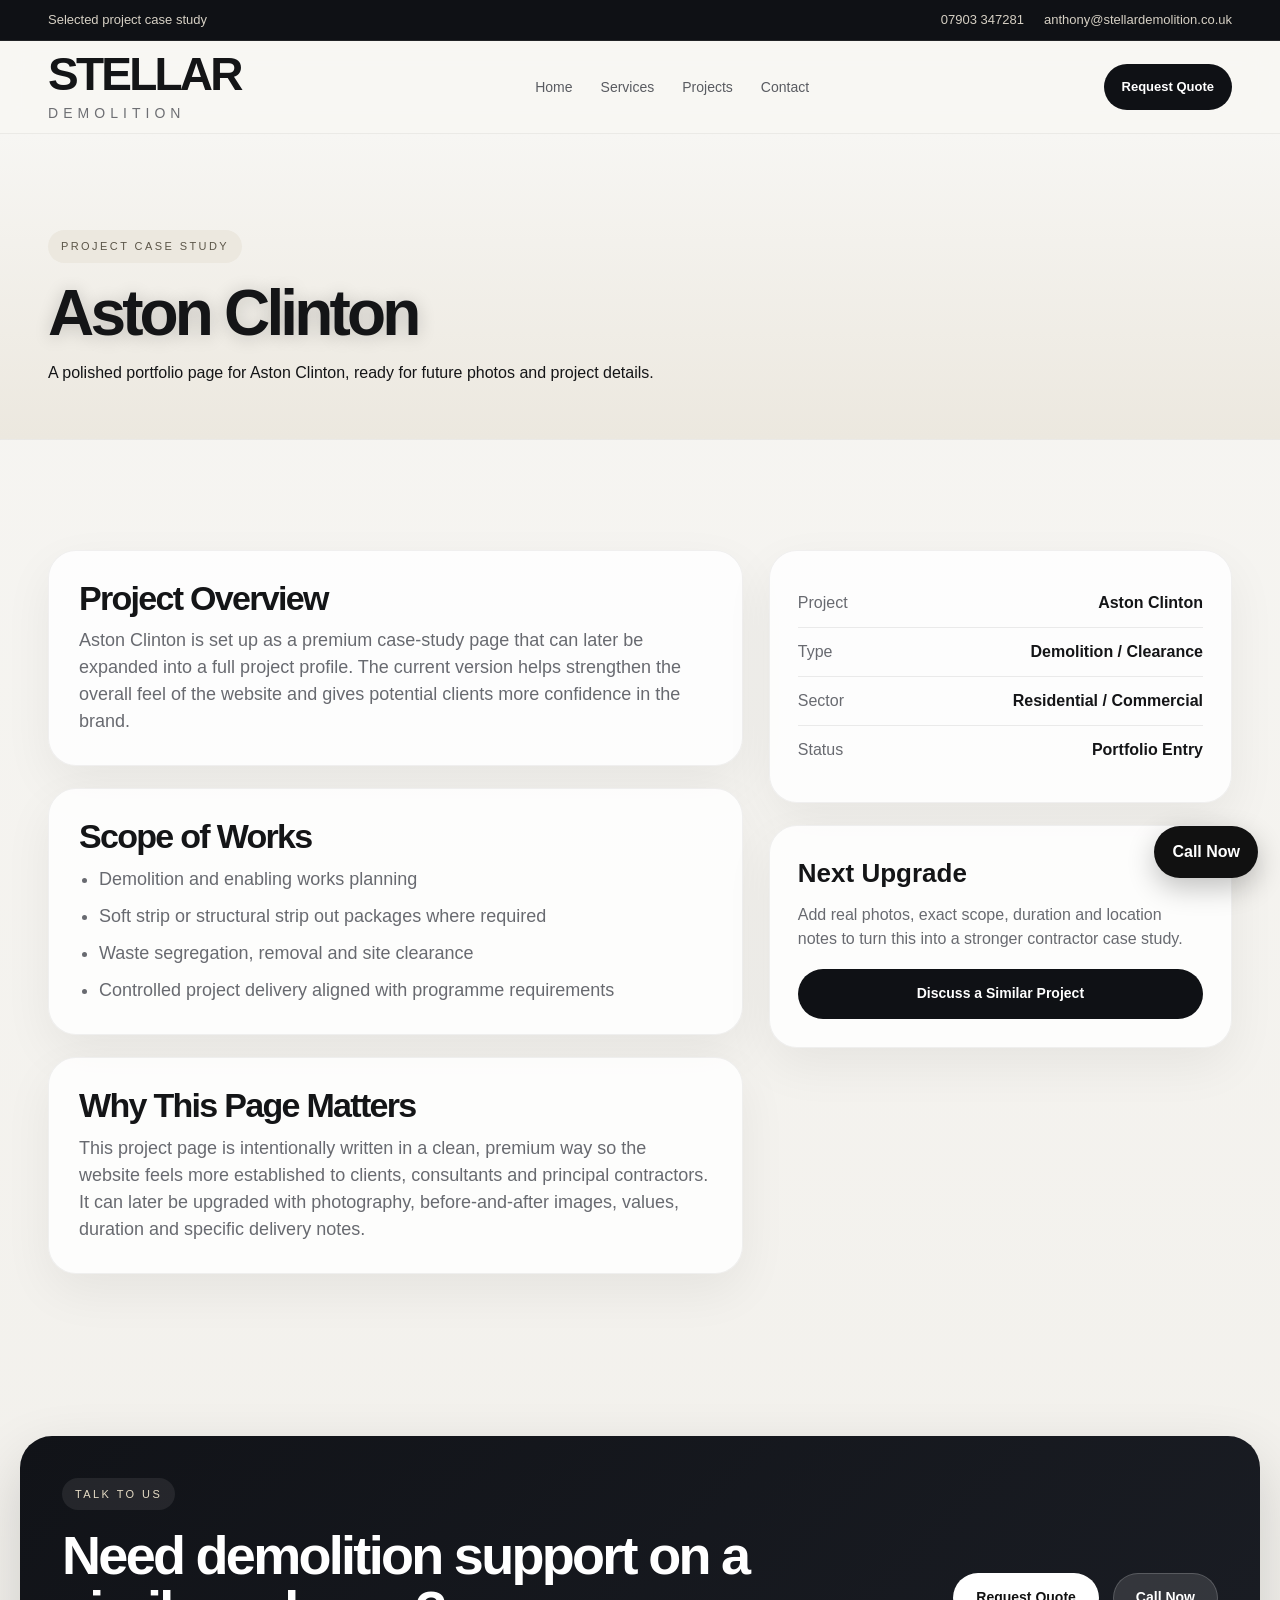
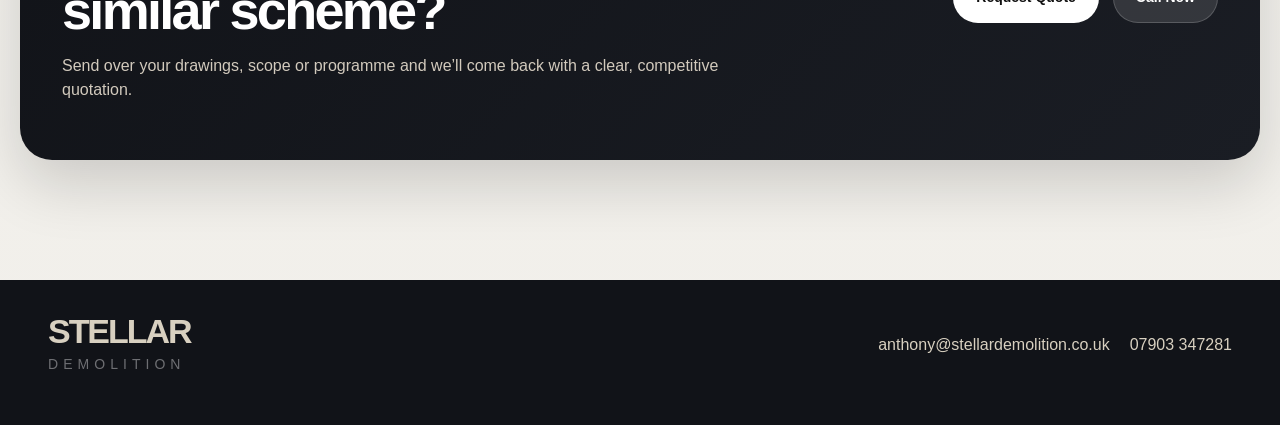
==== aston-clinton.html @ f4a457e0 "Add files via upload" ====
<!DOCTYPE html>
<html lang="en">
<head>
  <meta charset="UTF-8" />
  <meta name="viewport" content="width=device-width, initial-scale=1.0" />
  <title>Aston Clinton | Stellar Demolition</title>
  <meta name="description" content="Aston Clinton project page by Stellar Demolition. A premium case-study style page for demolition, strip out and enabling works." />
  <meta name="robots" content="index, follow" />
  <link rel="canonical" href="https://stellardemolition.co.uk/aston-clinton.html" />
  <link rel="stylesheet" href="styles.css" />
</head>
<body>
  <div class="announcement">
    <div class="container announcement-inner">
      <span>Selected project case study</span>
      <div class="announcement-links">
        <a href="tel:07903347281">07903 347281</a>
        <a href="mailto:anthony@stellardemolition.co.uk">anthony@stellardemolition.co.uk</a>
      </div>
    </div>
  </div>

  <header class="header">
    <div class="container header-inner">
      <a href="/" class="brand">
        <div class="brand-title">STELLAR</div>
        <div class="brand-sub">DEMOLITION</div>
      </a>
      <nav>
        <a href="/">Home</a>
        <a href="/#services">Services</a>
        <a href="projects.html">Projects</a>
        <a href="/#contact">Contact</a>
      </nav>
      <a class="header-cta" href="/#contact">Request Quote</a>
    </div>
  </header>

  <section class="case-hero">
    <div class="container">
      <div class="case-hero-inner">
        <div class="section-tag">Project Case Study</div>
        <h1 class="projects-title">Aston Clinton</h1>
        <p>A polished portfolio page for Aston Clinton, ready for future photos and project details.</p>
      </div>
    </div>
  </section>

  <section class="content case-study-page">
    <div class="container case-study-layout">
      <div class="case-main">
        <div class="case-section">
          <h2>Project Overview</h2>
          <p>Aston Clinton is set up as a premium case-study page that can later be expanded into a full project profile. The current version helps strengthen the overall feel of the website and gives potential clients more confidence in the brand.</p>
        </div>

        <div class="case-section">
          <h2>Scope of Works</h2>
          <ul class="case-list">
            <li>Demolition and enabling works planning</li>
            <li>Soft strip or structural strip out packages where required</li>
            <li>Waste segregation, removal and site clearance</li>
            <li>Controlled project delivery aligned with programme requirements</li>
          </ul>
        </div>

        <div class="case-section">
          <h2>Why This Page Matters</h2>
          <p>This project page is intentionally written in a clean, premium way so the website feels more established to clients, consultants and principal contractors. It can later be upgraded with photography, before-and-after images, values, duration and specific delivery notes.</p>
        </div>
      </div>

      <aside class="case-sidebar">
        <div class="case-info-card">
          <div class="case-info-row"><span>Project</span><strong>Aston Clinton</strong></div>
          <div class="case-info-row"><span>Type</span><strong>Demolition / Clearance</strong></div>
          <div class="case-info-row"><span>Sector</span><strong>Residential / Commercial</strong></div>
          <div class="case-info-row"><span>Status</span><strong>Portfolio Entry</strong></div>
        </div>

        <div class="case-info-card">
          <h3>Next Upgrade</h3>
          <p>Add real photos, exact scope, duration and location notes to turn this into a stronger contractor case study.</p>
          <a class="btn btn-dark case-btn" href="/#contact">Discuss a Similar Project</a>
        </div>
      </aside>
    </div>
  </section>

  <section class="cta-section">
    <div class="container cta-box">
      <div>
        <div class="section-tag light">Talk to Us</div>
        <h2>Need demolition support on a similar scheme?</h2>
        <p>Send over your drawings, scope or programme and we’ll come back with a clear, competitive quotation.</p>
      </div>
      <div class="cta-actions">
        <a class="btn btn-primary" href="/#contact">Request Quote</a>
        <a class="btn btn-secondary-light" href="tel:07903347281">Call Now</a>
      </div>
    </div>
  </section>

  <footer class="footer">
    <div class="container footer-inner">
      <div class="footer-brand">
        <div class="brand-title small">STELLAR</div>
        <div class="brand-sub">DEMOLITION</div>
      </div>
      <div class="footer-links">
        <a href="mailto:anthony@stellardemolition.co.uk">anthony@stellardemolition.co.uk</a>
        <a href="tel:07903347281">07903 347281</a>
      </div>
    </div>
  </footer>

  <a class="floating-call" href="tel:07903347281">Call Now</a>
</body>
</html>
---- styles.css ----
:root{
  --bg:#f4f4f2;
  --surface:#ffffff;
  --surface-2:#f0efec;
  --line:#dedcd6;
  --text:#141517;
  --muted:#686a70;
  --dark:#0f1115;
  --dark-2:#171a20;
  --gold:#c4a66b;
  --max:1240px;
  --shadow:0 18px 50px rgba(0,0,0,.08);
}
*{box-sizing:border-box}
html{scroll-behavior:smooth}
body{margin:0;font-family:Arial, Helvetica, sans-serif;color:var(--text);background:linear-gradient(180deg,#f7f6f3 0%, #f1efea 100%);line-height:1.5}
a{color:inherit;text-decoration:none}
.container{max-width:var(--max);margin:0 auto;padding:0 28px}
.announcement{background:var(--dark);color:#d6d0c4;font-size:13px;border-bottom:1px solid rgba(255,255,255,.08)}
.announcement-inner{min-height:40px;display:flex;align-items:center;justify-content:space-between;gap:16px}
.announcement-links{display:flex;gap:20px}
.header{position:sticky;top:0;z-index:1000;background:rgba(248,247,244,.92);backdrop-filter:blur(14px);border-bottom:1px solid rgba(20,21,23,.06)}
.header-inner{min-height:92px;display:flex;align-items:center;justify-content:space-between;gap:24px}
.brand-title{font-size:46px;line-height:1;font-weight:700;letter-spacing:-.06em}
.brand-title.small{font-size:34px}
.brand-sub{margin-top:6px;font-size:14px;letter-spacing:.36em;color:#6e6f73}
nav{display:flex;gap:28px;font-size:14px;color:#5a5c61}
nav a:hover{color:#101114}
.header-cta{min-height:46px;padding:0 18px;border-radius:999px;display:inline-flex;align-items:center;justify-content:center;background:var(--dark);color:#fff;font-size:13px;font-weight:700}
.hero{position:relative;overflow:hidden;color:#fff;min-height:760px;background:#0d1016}
.hero-bg{position:absolute;inset:-2%;background:url('hero.jpg') center 38%/cover no-repeat;filter:grayscale(100%) contrast(108%) brightness(90%);transform:scale(1.04)}
.hero-overlay{position:absolute;inset:0;background:linear-gradient(90deg, rgba(8,10,14,.72) 0%, rgba(8,10,14,.40) 42%, rgba(8,10,14,.56) 100%),linear-gradient(180deg, rgba(0,0,0,.08) 0%, rgba(0,0,0,.22) 100%)}
.hero-vignette{position:absolute;inset:0;background:radial-gradient(circle at 78% 24%, rgba(255,255,255,.18), transparent 22%),radial-gradient(circle at 20% 80%, rgba(196,166,107,.10), transparent 28%);mix-blend-mode:screen;opacity:.62}
.hero-grid{position:relative;z-index:2;display:grid;grid-template-columns:1.1fr .9fr;gap:44px;padding:120px 28px 110px;align-items:center}
.hero-copy{max-width:720px}
.eyebrow{display:inline-flex;border:1px solid rgba(255,255,255,.18);border-radius:999px;padding:8px 14px;font-size:11px;text-transform:uppercase;letter-spacing:.24em;color:#ece2cc;background:rgba(255,255,255,.04)}
h1{margin:22px 0 0;font-size:72px;line-height:.98;letter-spacing:-.06em;font-weight:700;max-width:860px;text-wrap:balance;text-shadow:0 2px 18px rgba(0,0,0,.20)}
.hero p{margin:24px 0 0;max-width:650px;color:#f0ebe1;font-size:19px;text-shadow:0 2px 14px rgba(0,0,0,.18)}
.actions{display:flex;gap:14px;flex-wrap:wrap;margin-top:34px}
.hero-metrics{margin-top:44px;display:grid;grid-template-columns:repeat(3,1fr);gap:18px;max-width:620px}
.metric{padding-top:18px;border-top:1px solid rgba(255,255,255,.16)}
.metric strong{display:block;font-size:34px;font-weight:700}
.metric span{display:block;margin-top:4px;color:#cfc7b6;font-size:14px}
.hero-panel{display:flex;justify-content:flex-end}
.glass-card{width:100%;max-width:470px;border-radius:32px;padding:26px;border:1px solid rgba(255,255,255,.14);background:rgba(255,255,255,.08);backdrop-filter:blur(14px);box-shadow:0 18px 60px rgba(0,0,0,.22)}
.panel-label{font-size:13px;text-transform:uppercase;letter-spacing:.22em;color:#eadbb9;margin-bottom:18px}
.service-stack{display:grid;gap:12px}
.service-stack div{padding:15px 18px;border-radius:18px;background:rgba(10,10,10,.15);border:1px solid rgba(255,255,255,.08)}
.panel-note{margin-top:18px;padding:16px 18px;border-radius:18px;background:rgba(10,10,10,.18);border:1px solid rgba(255,255,255,.08);color:#ddd6c8}
.btn{display:inline-flex;align-items:center;justify-content:center;min-height:50px;padding:0 22px;border-radius:999px;font-weight:700;font-size:14px;transition:.2s ease;border:1px solid transparent;cursor:pointer}
.btn-primary{background:#fff;color:#111}
.btn-primary:hover{opacity:.92}
.btn-secondary{background:transparent;color:#fff;border-color:rgba(255,255,255,.22)}
.btn-secondary:hover{background:rgba(255,255,255,.06)}
.btn-secondary-light{background:rgba(255,255,255,.12);color:#fff;border-color:rgba(255,255,255,.18)}
.btn-secondary-light:hover{background:rgba(255,255,255,.18)}
.btn-dark{background:var(--dark);color:#fff}
.trust-strip{background:#111318;color:#d7d0c2;border-top:1px solid rgba(255,255,255,.05);border-bottom:1px solid rgba(255,255,255,.05)}
.trust-grid{min-height:86px;display:grid;grid-template-columns:repeat(4,1fr);gap:18px;align-items:center;text-align:center;font-size:15px;letter-spacing:.12em;text-transform:uppercase}
.content{padding:110px 0}
.section-intro{max-width:820px}
.section-intro.narrow{max-width:620px}
.section-tag{display:inline-flex;padding:8px 13px;border-radius:999px;background:#ece8df;color:#5b5548;font-size:11px;letter-spacing:.22em;text-transform:uppercase}
.section-tag.light{background:rgba(255,255,255,.08);color:#e6dcc5}
h2{margin:18px 0 0;font-size:54px;line-height:1.02;letter-spacing:-.05em;font-weight:700}
.section-intro p{margin:18px 0 0;color:var(--muted);font-size:18px}
.service-grid,.seo-grid{margin-top:42px;display:grid;grid-template-columns:repeat(3,1fr);gap:22px}
.service-card,.seo-card{padding:30px;border-radius:28px;background:rgba(255,255,255,.72);border:1px solid rgba(20,21,23,.06);box-shadow:0 18px 50px rgba(0,0,0,.06)}
.service-card h3,.seo-card h3{margin:0;font-size:25px;letter-spacing:-.03em}
.service-card p,.seo-card p{margin:12px 0 0;color:var(--muted)}
.dark-section{background:linear-gradient(180deg,#101318 0%, #151922 100%);color:#fff}
.dark-section .section-intro p{color:#cec5b6}
.split{display:grid;grid-template-columns:1fr 1fr;gap:40px;align-items:start}
.value-grid{display:grid;grid-template-columns:1fr 1fr;gap:18px}
.value-card{padding:24px;border-radius:24px;background:rgba(255,255,255,.06);border:1px solid rgba(255,255,255,.08);color:#f2ede2}
.light-alt{background:linear-gradient(180deg,#efede8 0%, #f7f5f1 100%)}
.area-grid{margin-top:32px;display:grid;grid-template-columns:repeat(3,1fr);gap:16px}
.area-grid div{padding:18px 20px;border-radius:20px;background:rgba(255,255,255,.7);box-shadow:var(--shadow);border:1px solid rgba(20,21,23,.05);text-align:center;font-weight:700}
.cta-section{padding:30px 0 120px}
.cta-box{padding:42px;border-radius:32px;background:linear-gradient(135deg,#111318 0%, #1a1d24 100%);color:#fff;display:grid;grid-template-columns:1.3fr .7fr;gap:32px;align-items:center;box-shadow:0 24px 60px rgba(0,0,0,.16)}
.cta-box p{color:#d2cabd}
.cta-actions{display:flex;gap:14px;justify-content:flex-end;flex-wrap:wrap}
.contact-layout{display:grid;grid-template-columns:.9fr 1.1fr;gap:34px;align-items:start}
.contact-copy p{color:var(--muted);font-size:18px}
.contact-info{margin-top:26px;display:grid;gap:10px;font-size:18px}
.quote-form{padding:28px;border-radius:30px;background:rgba(255,255,255,.8);box-shadow:var(--shadow);border:1px solid rgba(20,21,23,.06)}
.form-grid{display:grid;grid-template-columns:1fr 1fr;gap:14px}
.field{width:100%;padding:15px 16px;border-radius:18px;border:1px solid #d5d1c7;background:#fff;font:inherit;font-size:15px;margin-bottom:14px}
.textarea{min-height:160px;resize:vertical}
.submit-btn{width:100%}
.footer{padding:34px 0 50px;background:#111318;color:#d8d0c0}
.footer-inner{display:flex;align-items:center;justify-content:space-between;gap:24px}
.footer-links{display:flex;gap:20px}
.floating-call{position:fixed;right:22px;bottom:22px;min-height:52px;padding:0 18px;border-radius:999px;display:inline-flex;align-items:center;justify-content:center;background:#111;color:#fff;font-weight:700;box-shadow:0 10px 28px rgba(0,0,0,.24);z-index:1200}
@media (max-width:1100px){.hero-grid,.split,.cta-box,.contact-layout{grid-template-columns:1fr}.service-grid,.seo-grid{grid-template-columns:1fr 1fr}.value-grid{grid-template-columns:1fr 1fr}.cta-actions{justify-content:flex-start}}
@media (max-width:760px){.announcement-inner,.header-inner,.footer-inner{flex-direction:column;align-items:flex-start}nav{display:none}h1{font-size:48px}h2{font-size:38px}.hero-metrics,.trust-grid,.service-grid,.form-grid,.area-grid,.value-grid,.seo-grid{grid-template-columns:1fr}.brand-title{font-size:38px}.hero{min-height:640px}.hero-bg{background-position:center 34%}}


.featured-projects-strip{
  padding:42px 0 18px;
  background:linear-gradient(180deg,#f1efea 0%, #f7f6f3 100%);
}
.section-intro.compact h2{
  font-size:38px;
}
.featured-project-links{
  margin-top:24px;
  display:grid;
  grid-template-columns:repeat(5,1fr);
  gap:14px;
}
.featured-project-links a{
  padding:16px 18px;
  border-radius:18px;
  background:rgba(255,255,255,.75);
  border:1px solid rgba(20,21,23,.06);
  box-shadow:0 12px 30px rgba(0,0,0,.05);
  text-align:center;
  font-weight:700;
}
.featured-project-links a:hover{
  transform:translateY(-1px);
}

.projects-hero{
  padding:90px 0 36px;
  background:linear-gradient(180deg,#f7f6f3 0%, #ece8df 100%);
  border-bottom:1px solid rgba(20,21,23,.06);
}
.projects-intro{
  max-width:900px;
}
.projects-title{
  color:var(--text);
  font-size:64px;
  line-height:1;
  margin:18px 0 0;
}
.projects-page{
  padding-top:64px;
}
.projects-list{
  display:grid;
  gap:24px;
}
.project-detail-card{
  padding:34px;
  border-radius:28px;
  background:rgba(255,255,255,.82);
  border:1px solid rgba(20,21,23,.06);
  box-shadow:0 18px 50px rgba(0,0,0,.06);
}
.project-detail-head{
  display:flex;
  align-items:flex-start;
  justify-content:space-between;
  gap:18px;
}
.project-kicker{
  font-size:11px;
  letter-spacing:.24em;
  text-transform:uppercase;
  color:#8a7e66;
  margin-bottom:10px;
}
.project-detail-card h2{
  margin:0;
  font-size:40px;
}
.project-badge{
  padding:10px 14px;
  border-radius:999px;
  background:#ece8df;
  color:#5b5548;
  font-size:12px;
  letter-spacing:.14em;
  text-transform:uppercase;
  white-space:nowrap;
}
.project-detail-copy{
  margin:16px 0 0;
  max-width:900px;
  font-size:18px;
  color:var(--muted);
}

@media (max-width: 1100px){
  .featured-project-links{
    grid-template-columns:repeat(2,1fr);
  }
}
@media (max-width: 760px){
  .featured-project-links{
    grid-template-columns:1fr;
  }
  .projects-title{
    font-size:46px;
  }
  .project-detail-head{
    flex-direction:column;
  }
  .project-detail-card h2{
    font-size:32px;
  }
}


.case-study-grid{
  display:grid;
  grid-template-columns:repeat(3,1fr);
  gap:22px;
}
.case-study-card{
  display:block;
  padding:30px;
  border-radius:28px;
  background:rgba(255,255,255,.82);
  border:1px solid rgba(20,21,23,.06);
  box-shadow:0 18px 50px rgba(0,0,0,.06);
}
.case-study-card h2{
  margin:8px 0 0;
  font-size:34px;
  line-height:1.02;
}
.case-study-card p{
  margin:14px 0 0;
  color:var(--muted);
  font-size:17px;
}
.case-study-number{
  font-size:12px;
  letter-spacing:.24em;
  text-transform:uppercase;
  color:#8a7e66;
}
.case-study-link{
  display:inline-block;
  margin-top:18px;
  font-weight:700;
}

.case-hero{
  padding:96px 0 38px;
  background:linear-gradient(180deg,#f7f6f3 0%, #ece8df 100%);
  border-bottom:1px solid rgba(20,21,23,.06);
}
.case-hero-inner{
  max-width:860px;
}
.case-study-layout{
  display:grid;
  grid-template-columns:1.2fr .8fr;
  gap:26px;
  align-items:start;
}
.case-section{
  padding:30px;
  border-radius:28px;
  background:rgba(255,255,255,.82);
  border:1px solid rgba(20,21,23,.06);
  box-shadow:0 18px 50px rgba(0,0,0,.06);
  margin-bottom:22px;
}
.case-section h2{
  font-size:34px;
  margin:0 0 12px;
}
.case-section p{
  margin:0;
  color:var(--muted);
  font-size:18px;
}
.case-list{
  margin:0;
  padding-left:20px;
  color:var(--muted);
  font-size:18px;
}
.case-list li + li{
  margin-top:10px;
}
.case-sidebar{
  display:grid;
  gap:22px;
}
.case-info-card{
  padding:28px;
  border-radius:28px;
  background:rgba(255,255,255,.82);
  border:1px solid rgba(20,21,23,.06);
  box-shadow:0 18px 50px rgba(0,0,0,.06);
}
.case-info-row{
  display:flex;
  justify-content:space-between;
  gap:18px;
  padding:12px 0;
  border-bottom:1px solid rgba(20,21,23,.08);
}
.case-info-row:last-child{
  border-bottom:none;
}
.case-info-row span{
  color:var(--muted);
}
.case-info-card h3{
  margin:0 0 10px;
  font-size:26px;
}
.case-info-card p{
  margin:0 0 18px;
  color:var(--muted);
}
.case-btn{
  width:100%;
}

@media (max-width: 1100px){
  .case-study-grid,
  .case-study-layout{
    grid-template-columns:1fr 1fr;
  }
  .case-study-layout{
    grid-template-columns:1fr;
  }
}
@media (max-width: 760px){
  .case-study-grid{
    grid-template-columns:1fr;
  }
  .case-study-card h2{
    font-size:28px;
  }
  .case-section h2{
    font-size:28px;
  }
}
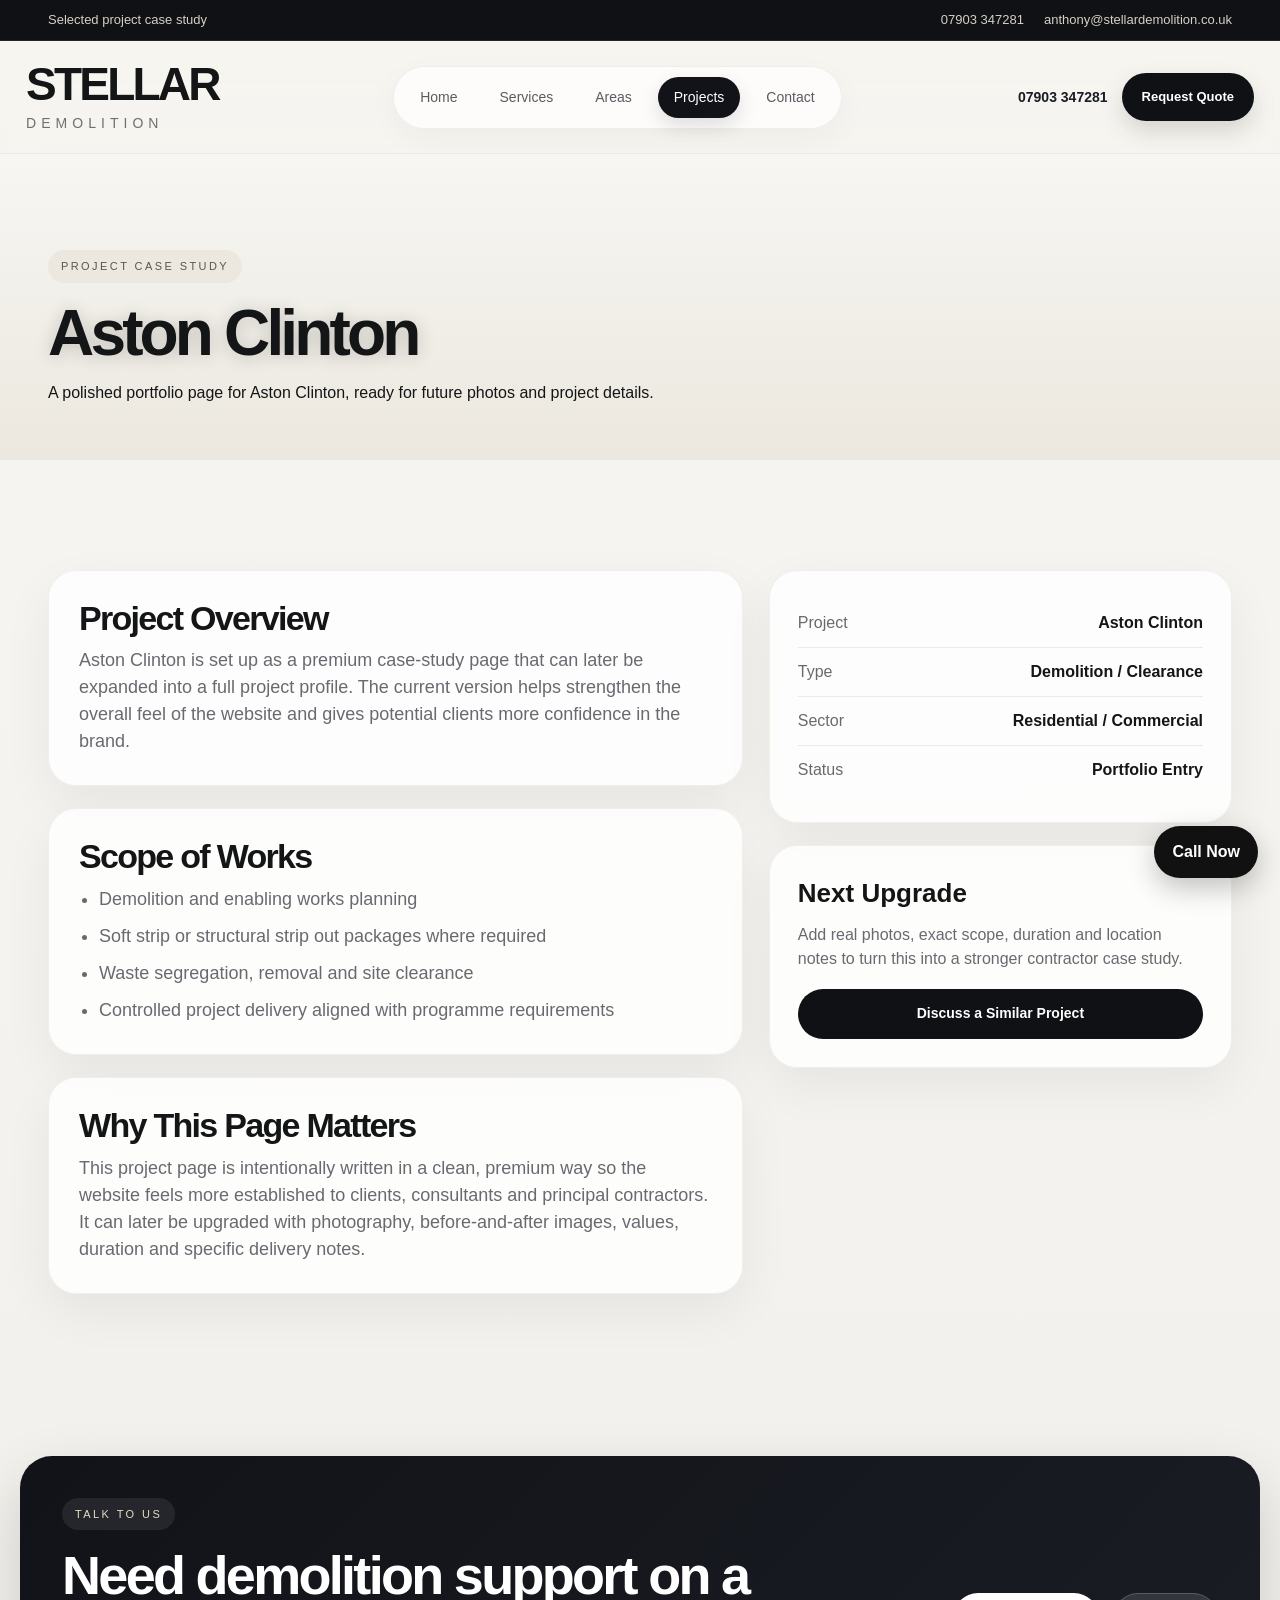
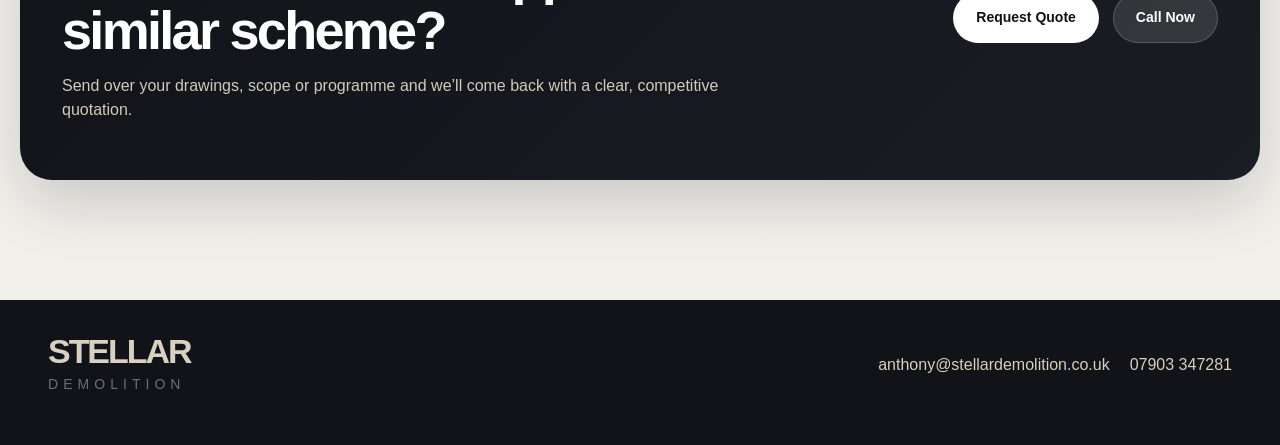
==== commit cd9422eb: "Add files via upload" ====
--- a/aston-clinton.html
+++ b/aston-clinton.html
@@ -20,21 +20,31 @@
     </div>
   </div>
 
+  
   <header class="header">
-    <div class="container header-inner">
+    <div class="container header-shell">
       <a href="/" class="brand">
         <div class="brand-title">STELLAR</div>
         <div class="brand-sub">DEMOLITION</div>
       </a>
-      <nav>
-        <a href="/">Home</a>
-        <a href="/#services">Services</a>
-        <a href="projects.html">Projects</a>
-        <a href="/#contact">Contact</a>
-      </nav>
-      <a class="header-cta" href="/#contact">Request Quote</a>
+
+      <div class="header-center">
+        <nav class="main-nav">
+          <a href="/">Home</a>
+          <a href="/#services">Services</a>
+          <a href="/#areas">Areas</a>
+          <a href="projects.html" class="nav-projects">Projects</a>
+          <a href="/#contact">Contact</a>
+        </nav>
+      </div>
+
+      <div class="header-right">
+        <a class="header-phone" href="tel:07903347281">07903 347281</a>
+        <a class="header-cta" href="/#contact">Request Quote</a>
+      </div>
     </div>
   </header>
+
 
   <section class="case-hero">
     <div class="container">
--- a/styles.css
+++ b/styles.css
@@ -19,14 +19,14 @@
 .announcement{background:var(--dark);color:#d6d0c4;font-size:13px;border-bottom:1px solid rgba(255,255,255,.08)}
 .announcement-inner{min-height:40px;display:flex;align-items:center;justify-content:space-between;gap:16px}
 .announcement-links{display:flex;gap:20px}
-.header{position:sticky;top:0;z-index:1000;background:rgba(248,247,244,.92);backdrop-filter:blur(14px);border-bottom:1px solid rgba(20,21,23,.06)}
-.header-inner{min-height:92px;display:flex;align-items:center;justify-content:space-between;gap:24px}
+.header{position:sticky;top:0;z-index:1000;padding:14px 0;background:rgba(246,244,239,.82);backdrop-filter:blur(16px);border-bottom:1px solid rgba(20,21,23,.05)}
+.header-shell{min-height:84px;display:grid;grid-template-columns:auto 1fr auto;align-items:center;gap:28px;padding:0 6px}
 .brand-title{font-size:46px;line-height:1;font-weight:700;letter-spacing:-.06em}
 .brand-title.small{font-size:34px}
 .brand-sub{margin-top:6px;font-size:14px;letter-spacing:.36em;color:#6e6f73}
-nav{display:flex;gap:28px;font-size:14px;color:#5a5c61}
-nav a:hover{color:#101114}
-.header-cta{min-height:46px;padding:0 18px;border-radius:999px;display:inline-flex;align-items:center;justify-content:center;background:var(--dark);color:#fff;font-size:13px;font-weight:700}
+.main-nav{display:inline-flex;align-items:center;gap:10px;padding:10px;border-radius:999px;background:rgba(255,255,255,.68);border:1px solid rgba(20,21,23,.06);box-shadow:0 10px 30px rgba(0,0,0,.04);font-size:14px;color:#5a5c61}
+.main-nav a{padding:10px 16px;border-radius:999px;transition:all .2s ease}.main-nav a:hover{color:#101114;background:rgba(20,21,23,.05)}
+.header-right{display:flex;align-items:center;gap:12px}.header-center{display:flex;justify-content:center}.header-phone{padding:0 2px;font-size:14px;font-weight:700;color:#1a1d24}.header-cta{min-height:48px;padding:0 20px;border-radius:999px;display:inline-flex;align-items:center;justify-content:center;background:var(--dark);color:#fff;font-size:13px;font-weight:700;box-shadow:0 10px 24px rgba(0,0,0,.14)}
 .hero{position:relative;overflow:hidden;color:#fff;min-height:760px;background:#0d1016}
 .hero-bg{position:absolute;inset:-2%;background:url('hero.jpg') center 38%/cover no-repeat;filter:grayscale(100%) contrast(108%) brightness(90%);transform:scale(1.04)}
 .hero-overlay{position:absolute;inset:0;background:linear-gradient(90deg, rgba(8,10,14,.72) 0%, rgba(8,10,14,.40) 42%, rgba(8,10,14,.56) 100%),linear-gradient(180deg, rgba(0,0,0,.08) 0%, rgba(0,0,0,.22) 100%)}
@@ -336,3 +336,46 @@
     font-size:28px;
   }
 }
+
+
+.brand{
+  display:block;
+  text-decoration:none;
+}
+.nav-projects{
+  background:#111318;
+  color:#fff !important;
+  box-shadow:0 8px 20px rgba(0,0,0,.12);
+}
+.nav-projects:hover{
+  background:#1b1f27 !important;
+  color:#fff !important;
+}
+.header-phone:hover{
+  text-decoration:underline;
+}
+@media (max-width: 1100px){
+  .header-shell{
+    grid-template-columns:1fr;
+    justify-items:start;
+    gap:16px;
+    padding:8px 0;
+  }
+  .header-center{
+    justify-content:flex-start;
+  }
+}
+@media (max-width:760px){
+  .header-shell{
+    grid-template-columns:1fr;
+  }
+  .main-nav{
+    display:flex;
+    flex-wrap:wrap;
+    gap:8px;
+    padding:8px;
+  }
+  .header-right{
+    flex-wrap:wrap;
+  }
+}
